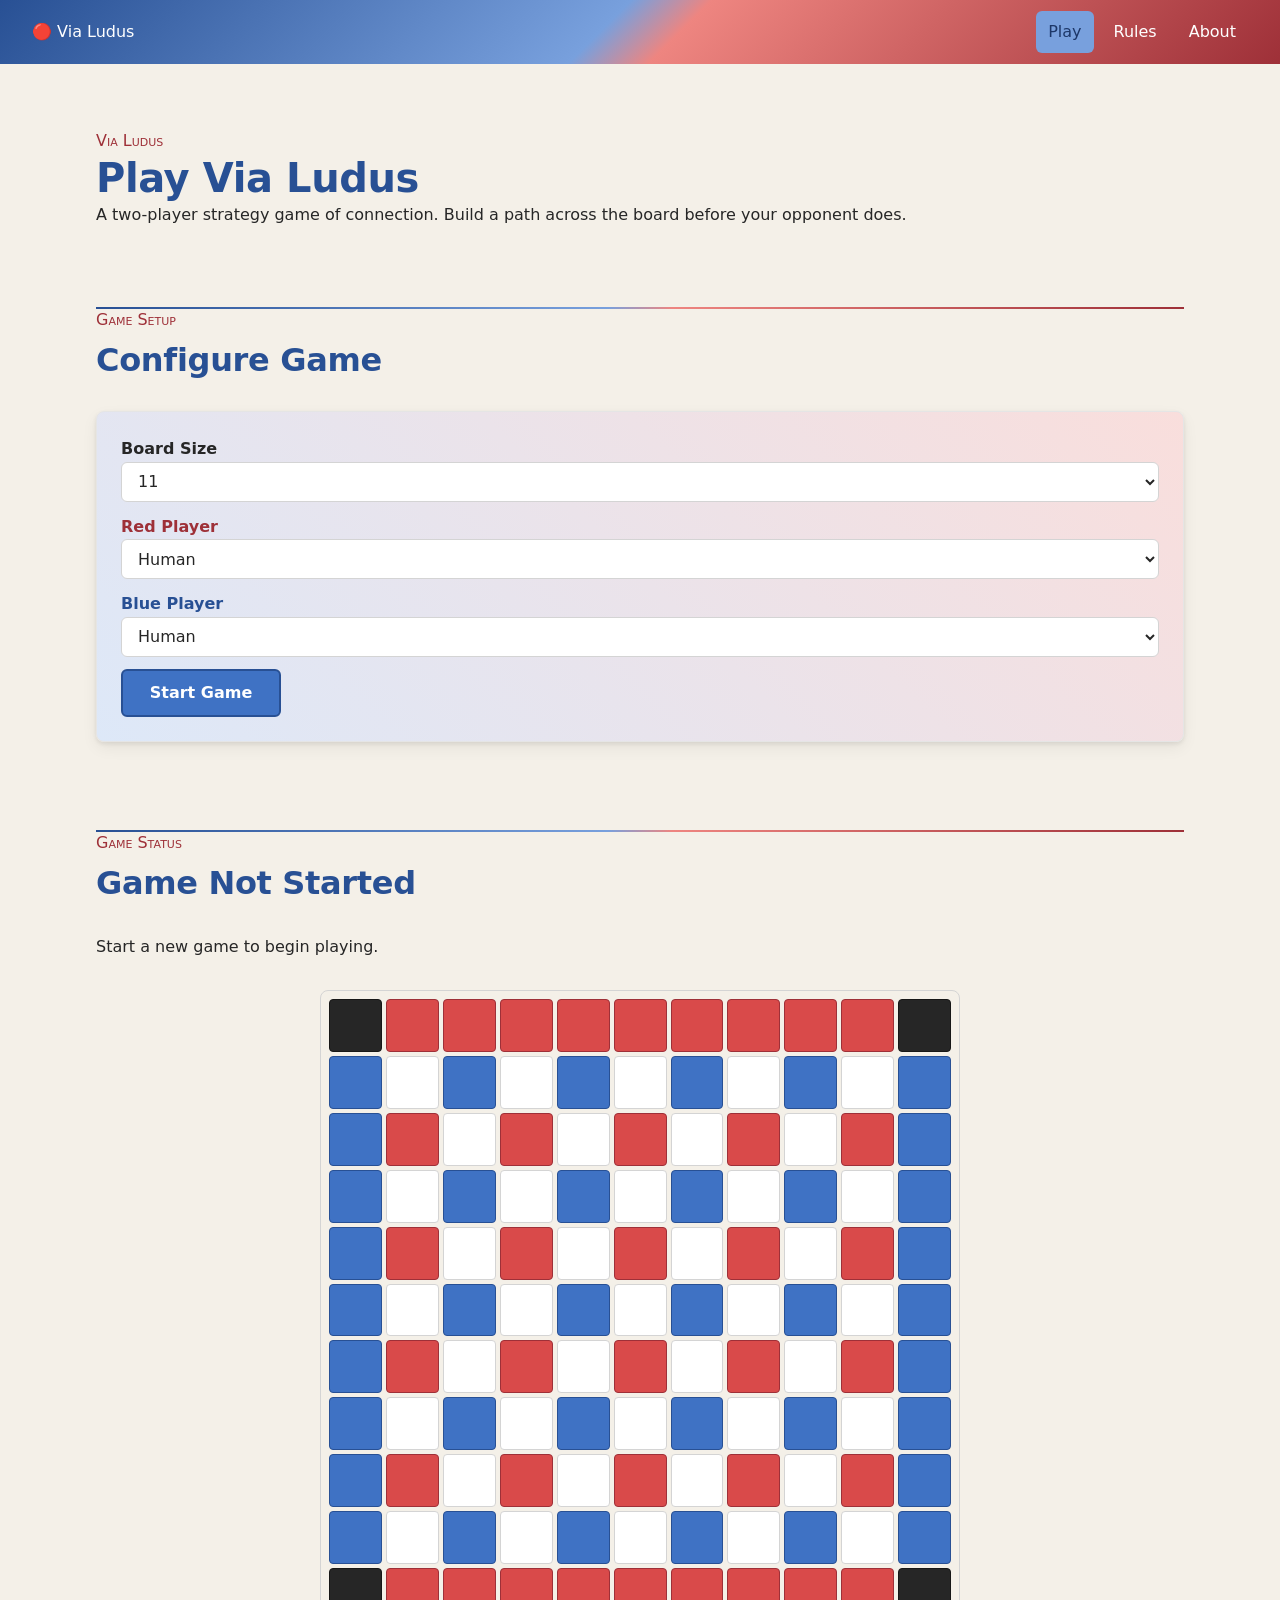
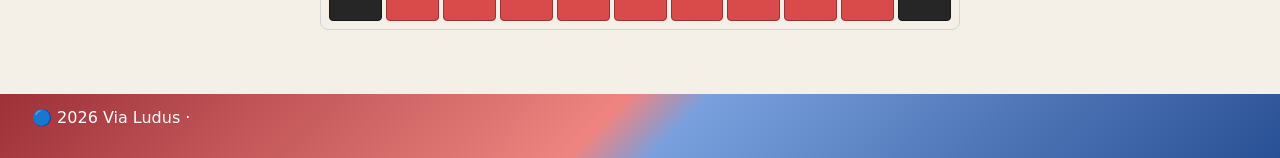
==== frontend/index.html @ 949455af "added frontend" ====
<!DOCTYPE html>
<html lang="en">
<head>
	<meta charset="UTF-8">
	<meta name="viewport" content="width=device-width, initial-scale=1.0">

	<meta
		name="description"
		content="Via Ludus is a two-player strategy game of connection, territory, and blocking."
	>

	<title>Via Ludus</title>
	<link rel="icon" href="icons/favicon.ico" sizes="any">
	<link rel="icon" href="icons/favicon-32x32.png" type="image/png" sizes="32x32">
	<link rel="icon" href="icons/favicon-16x16.png" type="image/png" sizes="16x16">
	<link rel="apple-touch-icon" href="icons/apple-touch-icon.png">
	<link rel="manifest" href="site.webmanifest">
	<meta name="theme-color" content="#3F72C4">

	<link rel="stylesheet" href="css/index.css">
	<link rel="stylesheet" href="css/pages/index.css">

</head>

<body class="site-page">

	<header class="site-header">
		<div class="container">
			<a class="site-brand" href="index.html" aria-label="Via Ludus home">
				<span class="brand-icon" aria-hidden="true">🔴</span>
				<span class="brand-name">Via Ludus</span>
			</a>

			<nav class="site-nav" aria-label="Main navigation">
				<ul class="navigation-list">
					<li>
						<a class="navigation-link is-active" href="index.html" aria-current="page">
							Play
						</a>
					</li>

					<li>
						<a class="navigation-link" href="rules.html">
							Rules
						</a>
					</li>

					<!-- <li>
						<a class="navigation-link" href="showcase.html">
							Showcase
						</a>
					</li> -->

					<li>
						<a class="navigation-link" href="about.html">
							About
						</a>
					</li>
				</ul>
			</nav>
		</div>
	</header>

<main class="main-content">

	<!-- Hero -->
	<section class="section hero" aria-labelledby="game-title">
		<div class="container">
			<div class="hero-content">
				<p class="eyebrow">Via Ludus</p>
				<h1 id="game-title">Play Via Ludus</h1>
				<p class="hero-description">A two-player strategy game of connection. Build a path across the board before your opponent does.</p>
			</div>
		</div>
	</section>

	<!-- Game Setup -->
	<section class="section game-setup" aria-labelledby="game-setup-title">
		<div class="container">
			<header class="section-header">
				<p class="eyebrow">Game Setup</p>
				<h2 id="game-setup-title">Configure Game</h2>
			</header>
			
			<div id="game-settings" class="card">
				<div class="card__body">
					<div class="game-controls">

						<!-- Board Size -->
						<div class="game-control">
							<label class="field__label" for="board-size">
								Board Size
							</label>

							<select class="input" id="board-size" name="board-size">
								<option value="5">5</option>
								<option value="7">7</option>
								<option value="9">9</option>
								<option value="11" selected>11</option>
								<option value="13">13</option>
								<option value="15">15</option>
								<option value="17">17</option>
								<option value="19">19</option>
							</select>
						</div>

						<!-- Red Player -->
						<div class="game-control">
							<label class="field__label" for="red-player">
								<span class="player-text--red">Red Player</span>
							</label>

							<select id="red-player" class="input" name="red-player">
								<option value="human" selected>Human</option>
							</select>
						</div>

						<!-- Blue Player -->
						<div class="game-control">
							<label class="field__label" for="blue-player">
								<span class="player-text--blue">Blue Player</span>
							</label>

							<select id="blue-player" class="input" name="blue-player">
								<option value="human" selected>Human</option>
							</select>
						</div>

						<!-- Game Actions -->
						<div class="game-actions">
							<button id="game-action" class="button button--lg game-action--start" type="button">
								Start Game
							</button>
						</div>

					</div>
				</div>
			</div>
		</div>
	</section>

	<!-- Game Status -->
	<section id="game-status" class="section game-status-section" aria-labelledby="game-status-title">
		<div class="container">
			<header class="section-header">
				<p class="eyebrow">Game Status</p>
				<h2 id="game-status-title">Game Not Started</h2>
			</header>

			<div class="game-turn-indicator">
				<p id="turn-indicator">
					Start a new game to begin playing.
				</p>
			</div>

			<div id="game-board-container">
				<div class="loading" aria-live="polite">
					<span class="loading__spinner" aria-hidden="true"></span>
					<span>Loading game...</span>
				</div>
			</div>
		</div>
	</section>

</main>

	<footer class="site-footer">
		<div class="container">
			<p>🔵 2026 Via Ludus &middot;</p>
		</div>
	</footer>

	<script type="module" src="js/index.js"></script>
</body>
</html>
---- frontend/css/index.css ----
/*
# CSS Entry Point

## Purpose

Defines the application's CSS entry point and establishes the
loading order of the site's CSS architecture.

## Owns

CSS imports and their ordering.

As additional CSS layers are created, their imports should be
added here according to their dependency order.

This file should remain limited to imports and their
architectural ordering.

## Does Not Own

Design tokens, semantic variables, global styles, typography,
layout styles, component styles, page styles, or implementation
details.
*/

@import url("reset.css");
@import url("colors.css");
@import url("variables.css");
@import url("typography.css");
@import url("layout.css");
@import url("base.css");

@import url("components/index.css");
@import url("custom_components/index.css");
---- frontend/css/pages/index.css ----
/* Import Page Variables */
@import url("variables.css");


/* Setup */

.game-setup {
	margin-bottom: var(--game-setup-spacing);
}


/* Controls */

.game-controls {
	display: grid;
	gap: var(--game-controls-gap);
}

.game-actions {
	display: flex;
	gap: var(--game-controls-gap);
}

#game-settings {
	background: var(--game-settings-background);
}


/* Game Action */

.game-action--start {
	color: var(--game-action-start-text);
	background: var(--game-action-start-background);
	border-color: var(--game-action-start-border);
}

.game-action--start:hover,
.game-action--start:focus-visible {
	color: var(--game-action-start-highlight-text);
	background: var(--game-action-start-highlight-background);
	border-color: var(--game-action-start-border);
}

.game-action--end {
	color: var(--game-action-end-text);
	background: var(--game-action-end-background);
	border-color: var(--game-action-end-border);
}

.game-action--end:hover,
.game-action--end:focus-visible {
	color: var(--game-action-end-highlight-text);
	background: var(--game-action-end-highlight-background);
	border-color: var(--game-action-end-border);
}

.game-action--start,
.game-action--end {
	min-width: var(--game-action-width);
	border-width: var(--game-action-border-width);
}


/* Status */

.game-status--red-turn {
	color: var(--game-status-red-turn-text);
	background: var(--game-status-red-turn-background);
	border-color: var(--game-status-red-turn-border);
}

.game-status--red-win {
	color: var(--game-status-red-win-text);
	background: var(--game-status-red-win-background);
	border-color: var(--game-status-red-win-border);
}

.game-status--blue-turn {
	color: var(--game-status-blue-turn-text);
	background: var(--game-status-blue-turn-background);
	border-color: var(--game-status-blue-turn-border);
}

.game-status--blue-win {
	color: var(--game-status-blue-win-text);
	background: var(--game-status-blue-win-background);
	border-color: var(--game-status-blue-win-border);
}


/* Turn Indicator */

.game-turn-indicator {
	min-height: var(--game-turn-indicator-min-height);
	margin-bottom: var(--game-turn-indicator-spacing);
}

.game-turn-indicator .red-turn,
.game-turn-indicator .red-win {
	color: var(--game-turn-indicator-red-text);
}

.game-turn-indicator .blue-turn,
.game-turn-indicator .blue-win {
	color: var(--game-turn-indicator-blue-text);
}
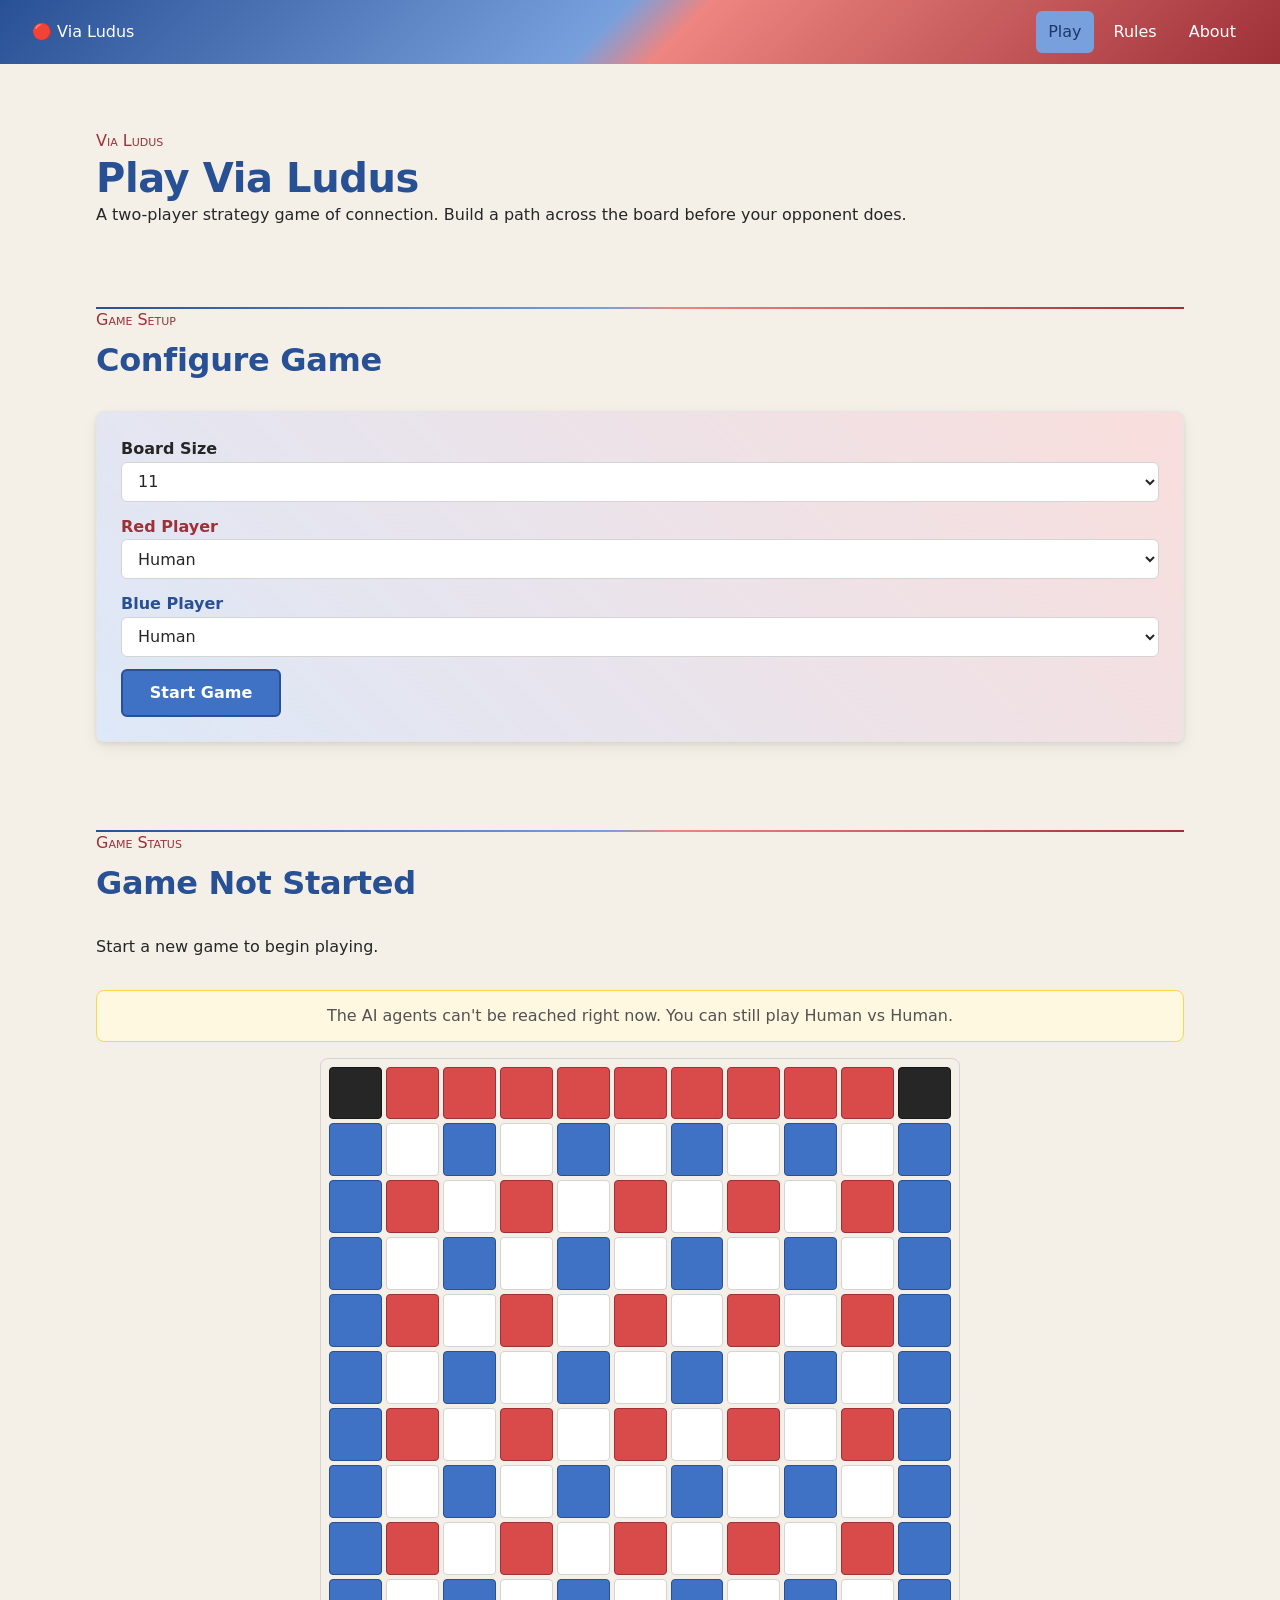
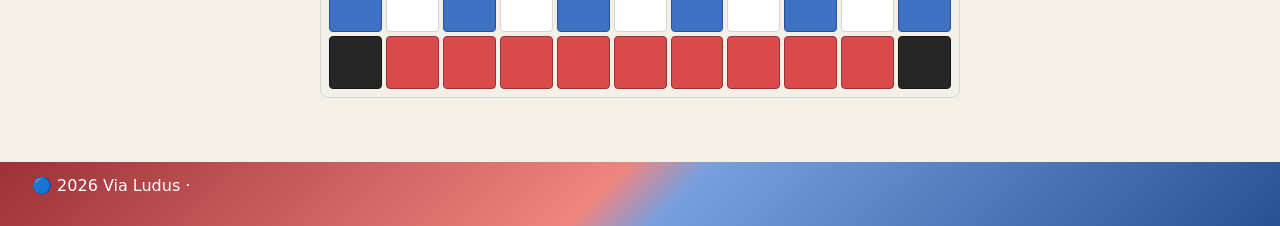
==== commit 4aa46f6a: "added cold start detection and handeling" ====
--- a/frontend/index.html
+++ b/frontend/index.html
@@ -153,6 +153,17 @@
 				</p>
 			</div>
 
+			<div
+				id="backend-notice"
+				class="loading loading--notice"
+				role="status"
+				aria-live="polite"
+				hidden
+			>
+				<span class="loading__spinner" aria-hidden="true"></span>
+				<span data-notice-message></span>
+			</div>
+
 			<div id="game-board-container">
 				<div class="loading" aria-live="polite">
 					<span class="loading__spinner" aria-hidden="true"></span>
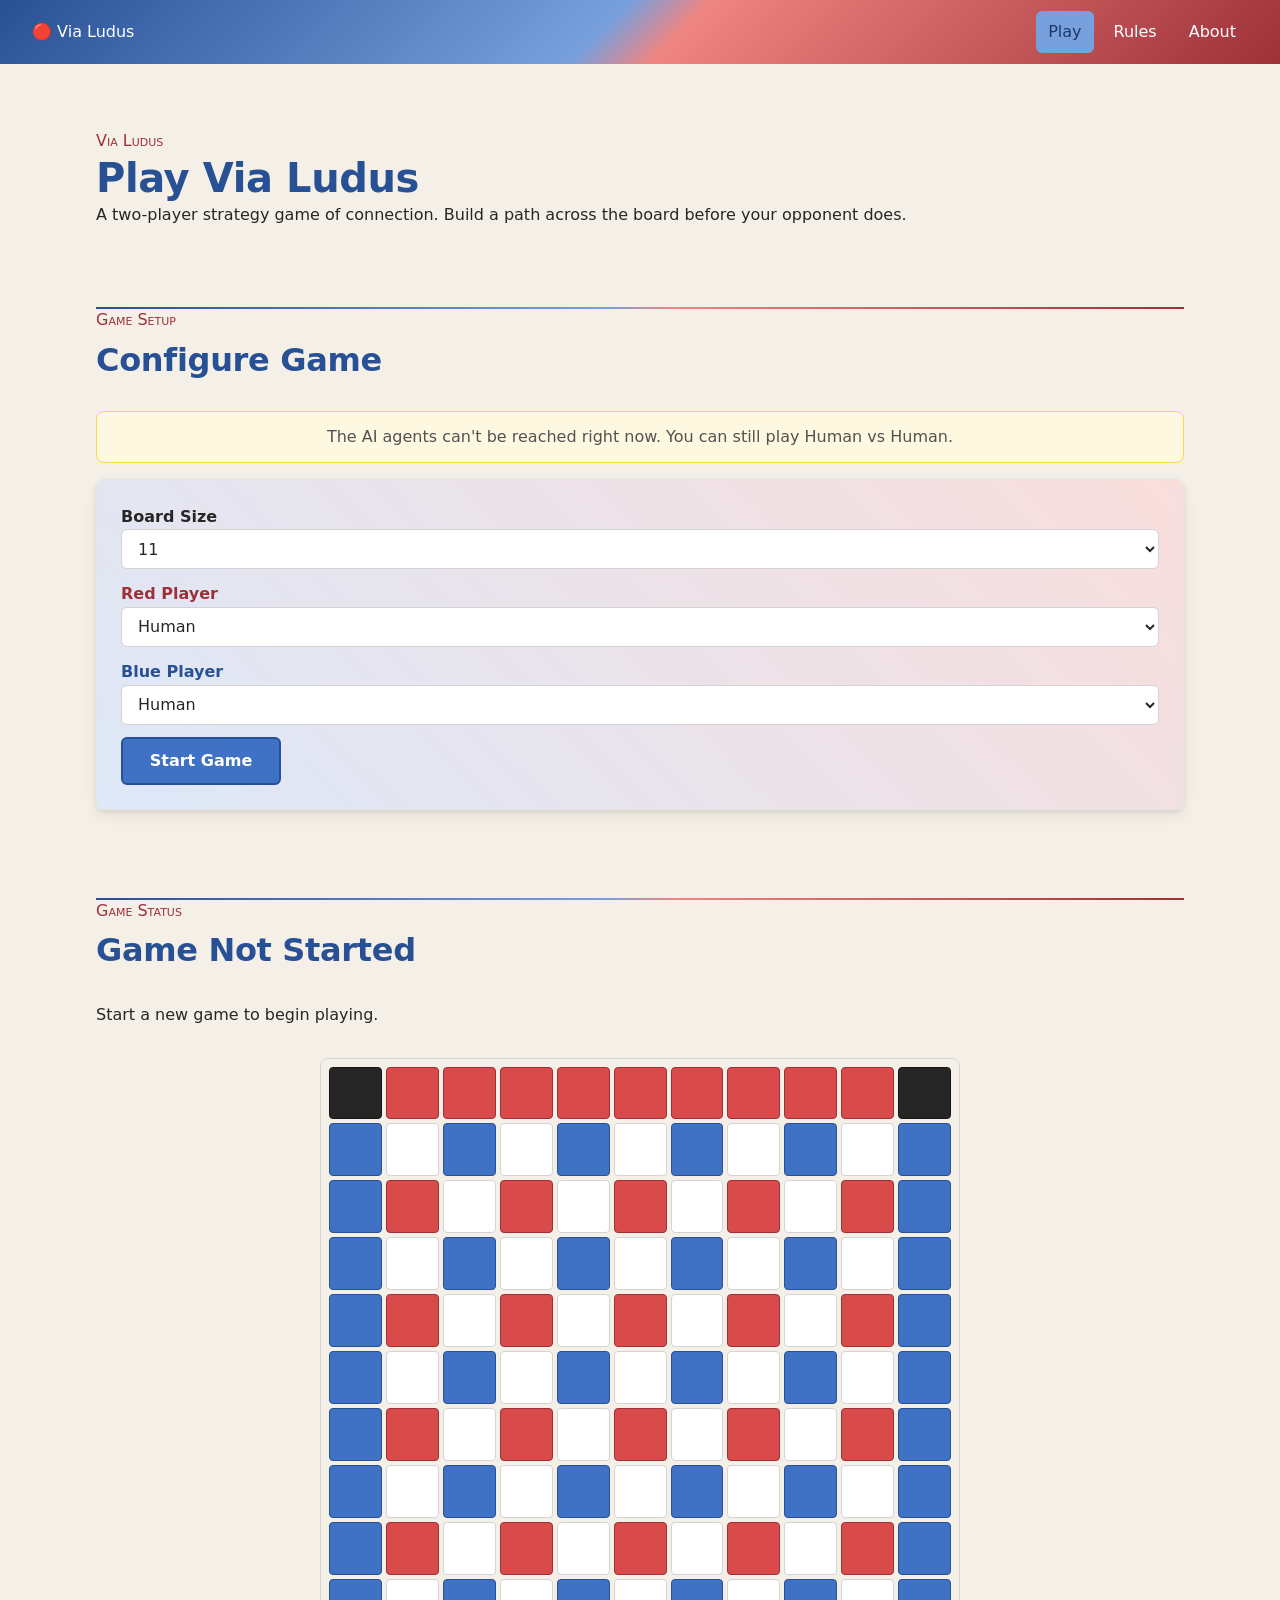
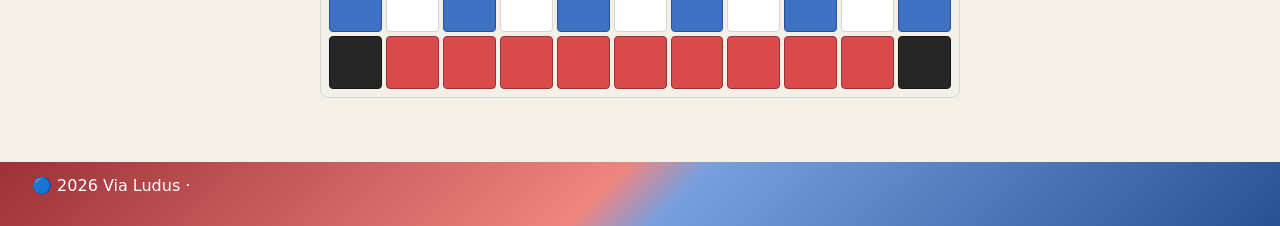
==== commit 28c05ee3: "moved notice" ====
--- a/frontend/index.html
+++ b/frontend/index.html
@@ -82,6 +82,17 @@
 				<h2 id="game-setup-title">Configure Game</h2>
 			</header>
 			
+			<div
+				id="backend-notice"
+				class="loading loading--notice"
+				role="status"
+				aria-live="polite"
+				hidden
+			>
+				<span class="loading__spinner" aria-hidden="true"></span>
+				<span data-notice-message></span>
+			</div>
+
 			<div id="game-settings" class="card">
 				<div class="card__body">
 					<div class="game-controls">
@@ -153,17 +164,6 @@
 				</p>
 			</div>
 
-			<div
-				id="backend-notice"
-				class="loading loading--notice"
-				role="status"
-				aria-live="polite"
-				hidden
-			>
-				<span class="loading__spinner" aria-hidden="true"></span>
-				<span data-notice-message></span>
-			</div>
-
 			<div id="game-board-container">
 				<div class="loading" aria-live="polite">
 					<span class="loading__spinner" aria-hidden="true"></span>
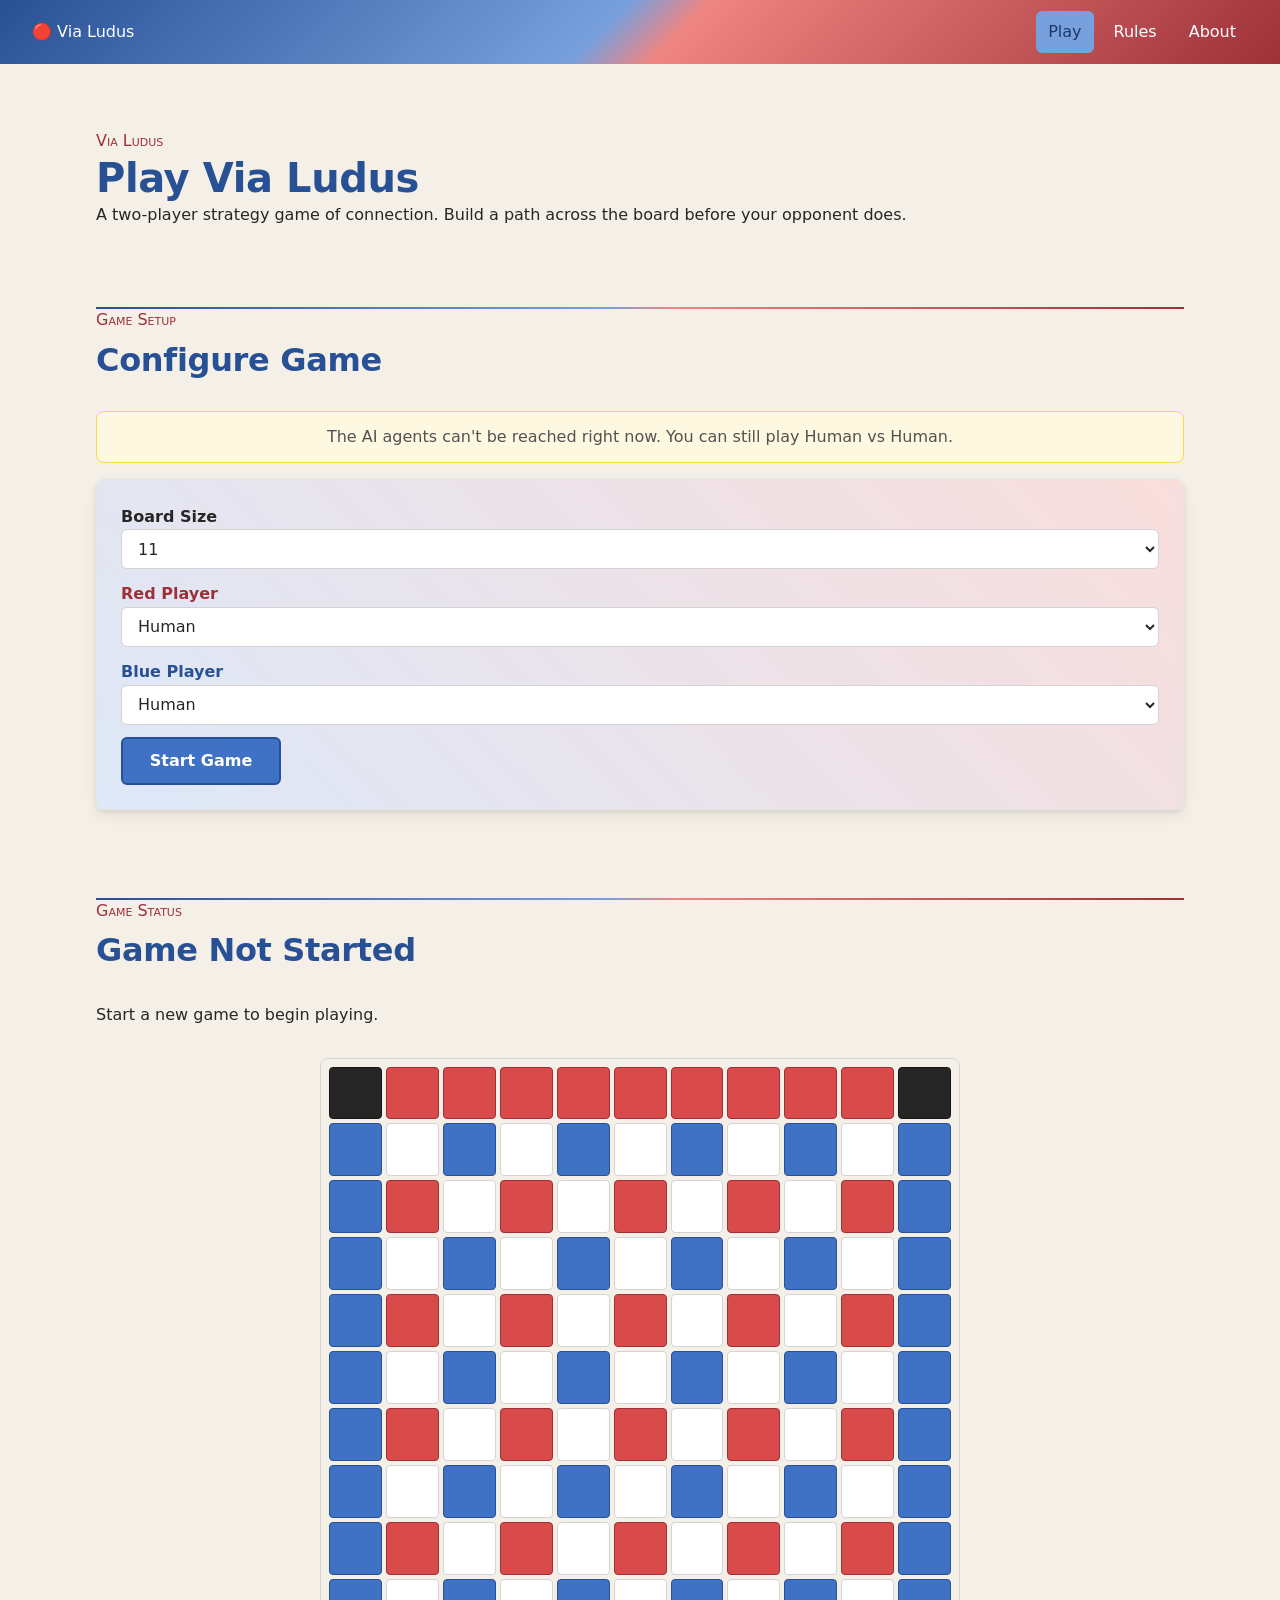
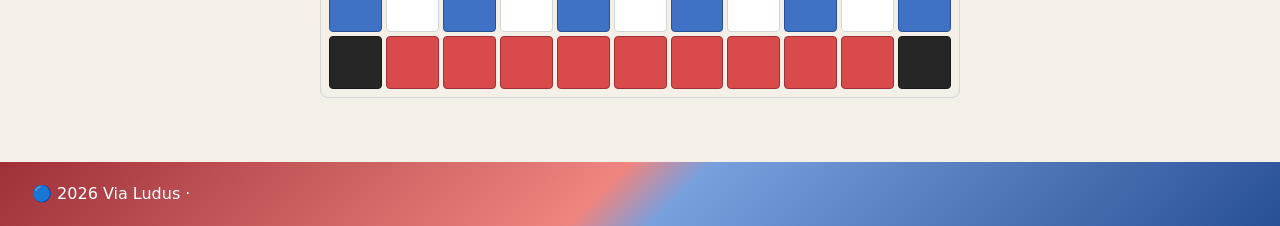
==== commit aec90612: "updated footer spacing" ====
--- a/frontend/index.html
+++ b/frontend/index.html
@@ -177,7 +177,7 @@
 
 	<footer class="site-footer">
 		<div class="container">
-			<p>🔵 2026 Via Ludus &middot;</p>
+			<span>🔵 2026 Via Ludus &middot;</span>
 		</div>
 	</footer>
 
